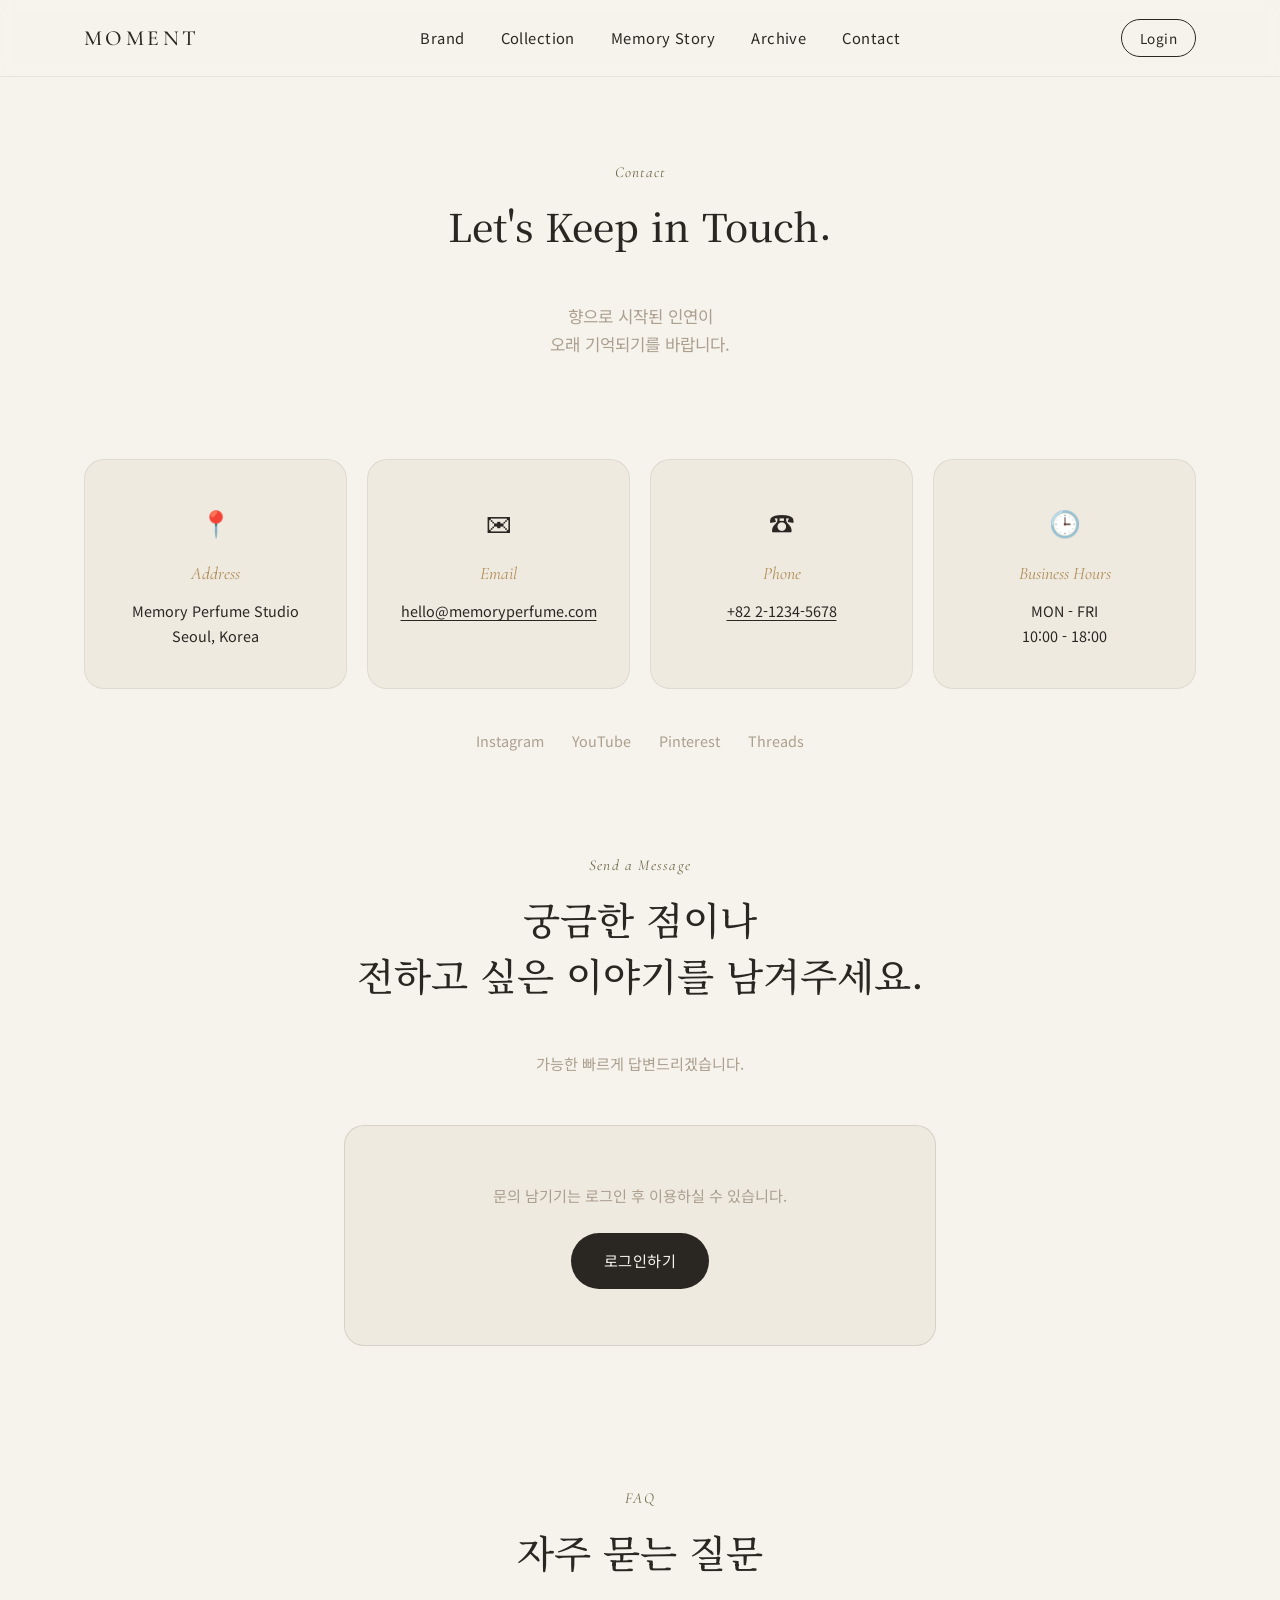
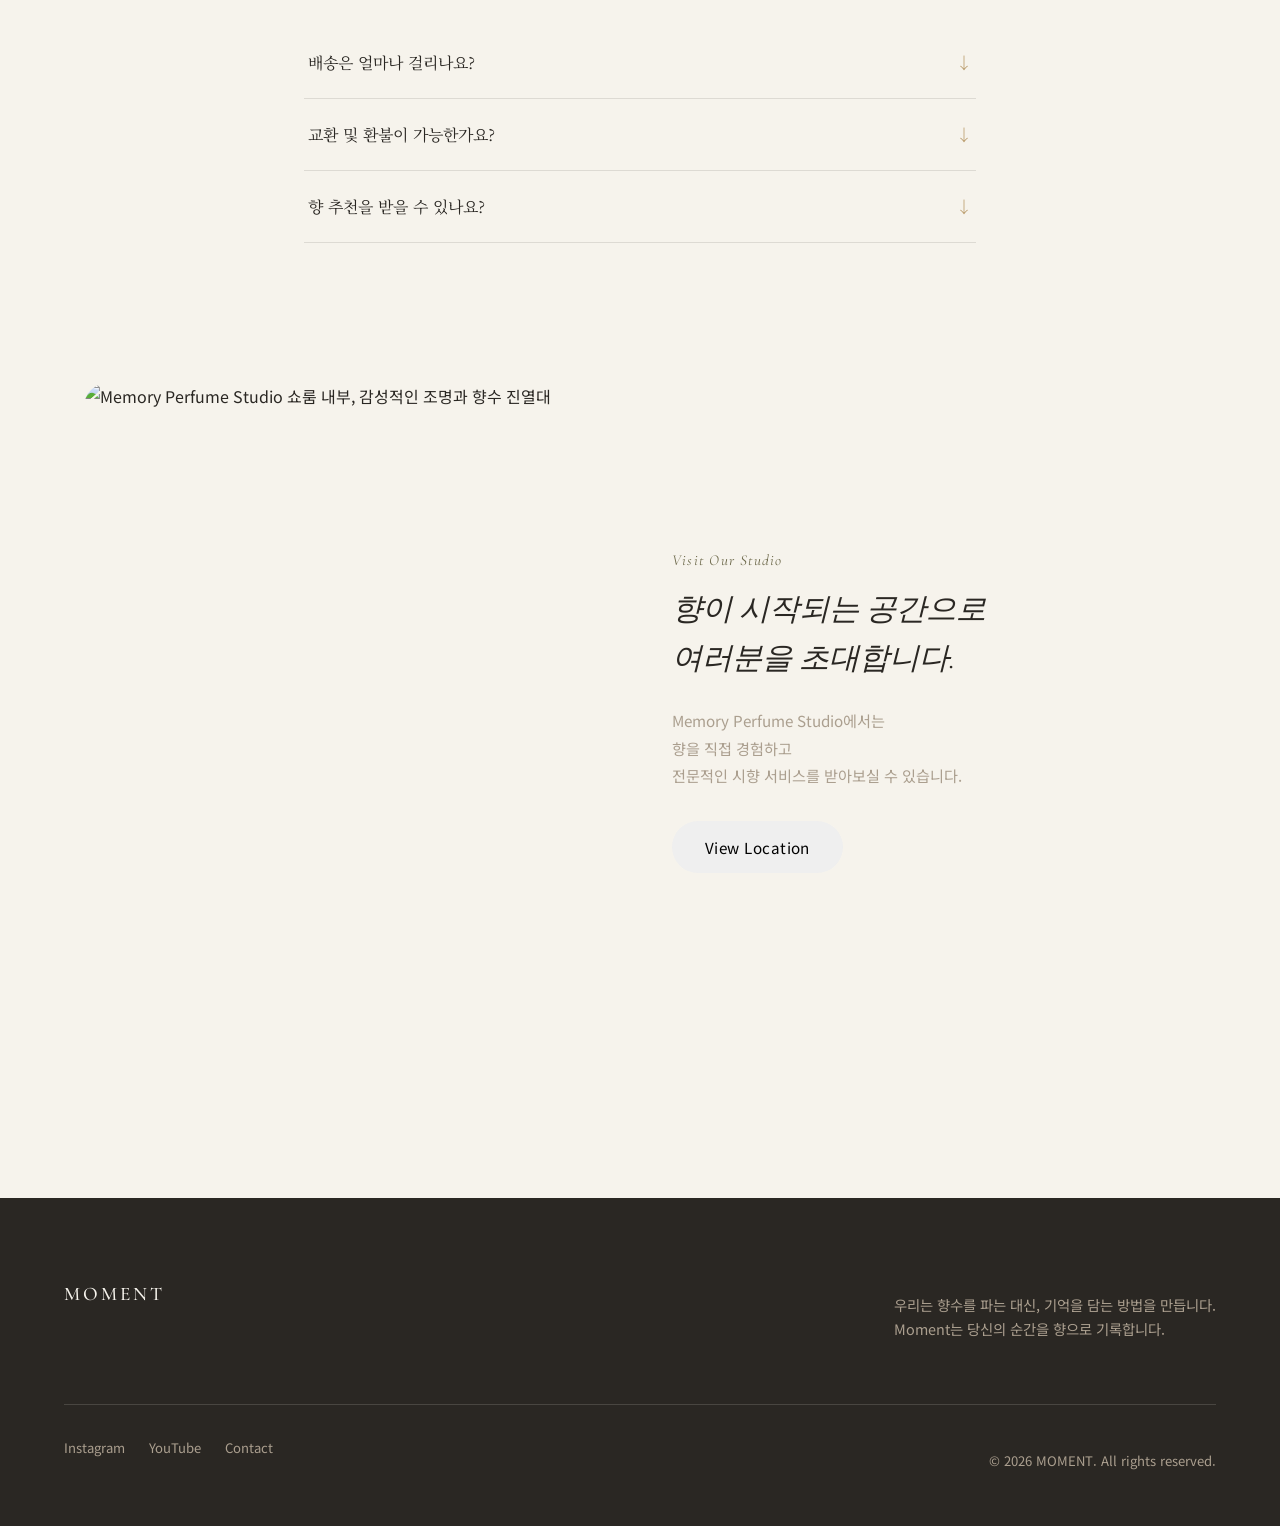
==== contact.html @ a53d7341 "feat: Moment v1.0" ====
<!doctype html>
<html lang="ko">
  <head>
    <meta charset="UTF-8" />
    <meta name="viewport" content="width=device-width, initial-scale=1.0" />
    <title>Contact | Moment | Memory Archive</title>
    <meta
      name="description"
      content="Moment에 궁금한 점이나 전하고 싶은 이야기를 남겨주세요. 향으로 시작된 인연이 오래 기억되기를 바랍니다."
    />

    <!-- 구글 폰트 : 다른 페이지와 동일한 조합을 사용해 톤을 통일합니다 -->
    <link rel="preconnect" href="https://fonts.googleapis.com" />
    <link rel="preconnect" href="https://fonts.gstatic.com" crossorigin />
    <link
      href="https://fonts.googleapis.com/css2?family=Cormorant+Garamond:ital,wght@0,300;0,400;0,500;1,400&family=Noto+Sans+KR:wght@300;400;500;700&family=Noto+Serif+KR:wght@400;500;600&display=swap"
      rel="stylesheet"
    />

    <!-- 스타일시트 연결 : 공통 스타일(style.css) + 이 페이지 전용 스타일(contact.css) -->
    <link rel="stylesheet" href="css/style.css" />
    <link rel="stylesheet" href="css/contact.css" />
  </head>
  <body data-auth="guest">
    <!-- ============================================================
         HEADER / NAV : 모든 페이지 공통 (index.html과 동일 마크업)
         이 페이지는 히어로 영상이 없으므로 collection.html처럼
         처음부터 is-scrolled 상태(아이보리 배경 + 어두운 글자)로 고정합니다.
         ============================================================ -->
    <header class="site-header is-scrolled" id="siteHeader">
      <div class="site-header__inner">
        <a href="index.html" class="logo" aria-label="Moment 홈으로 이동">MOMENT</a>

        <nav class="main-nav" aria-label="주요 메뉴">
          <ul class="main-nav__list">
            <li><a href="brand.html">Brand</a></li>
            <li><a href="collection.html">Collection</a></li>
            <li><a href="memory-story.html">Memory Story</a></li>
            <li><a href="archive.html">Archive</a></li>
            <li><a href="contact.html" aria-current="page">Contact</a></li>
          </ul>
        </nav>

        <div class="utility-nav">
          <a href="wishlist.html" class="icon-btn utility-nav__auth-only" aria-label="찜한 상품">
            <svg viewBox="0 0 24 24" width="20" height="20" fill="none" stroke="currentColor" stroke-width="1.5">
              <path d="M12 20s-7-4.35-9.5-8.8C.7 7.6 2 4 5.6 4c2 0 3.3 1 4.4 2.6C11.1 5 12.4 4 14.4 4 18 4 19.3 7.6 17.5 11.2 15 15.65 12 20 12 20Z" />
            </svg>
          </a>
          <a href="cart.html" class="icon-btn utility-nav__auth-only" aria-label="장바구니">
            <svg viewBox="0 0 24 24" width="20" height="20" fill="none" stroke="currentColor" stroke-width="1.5">
              <path d="M4 6h16l-1.5 10.5a2 2 0 0 1-2 1.5H7.5a2 2 0 0 1-2-1.5L4 6Z" />
              <path d="M8 6V5a4 4 0 1 1 8 0v1" />
            </svg>
          </a>
          <a href="mypage.html" class="icon-btn utility-nav__auth-only" aria-label="마이페이지">
            <svg viewBox="0 0 24 24" width="20" height="20" fill="none" stroke="currentColor" stroke-width="1.5">
              <circle cx="12" cy="8" r="3.4" />
              <path d="M4.5 20c1.2-4 4-6 7.5-6s6.3 2 7.5 6" />
            </svg>
          </a>
          <button type="button" class="text-btn" id="authToggleBtn">Login</button>
        </div>

        <button type="button" class="menu-toggle" id="menuToggle" aria-label="메뉴 열기" aria-expanded="false">
          <span></span><span></span><span></span>
        </button>
      </div>
    </header>

    <main>
      <!-- ============================================================
           SECTION 1 : CONTACT INTRO
           ============================================================ -->
      <section class="contact-intro">
        <p class="eyebrow center">Contact</p>
        <h1 class="section-title center">Let's Keep in Touch.</h1>
        <p class="contact-intro__desc">
          향으로 시작된 인연이<br />
          오래 기억되기를 바랍니다.
        </p>
      </section>

      <!-- ============================================================
           SECTION 2 : CONTACT INFORMATION (카드 형태)
           ============================================================ -->
      <section class="contact-info" aria-label="연락처 정보">
        <ul class="contact-info__grid">
          <li class="contact-info__card">
            <span class="contact-info__icon" aria-hidden="true">📍</span>
            <span class="contact-info__label">Address</span>
            <p class="contact-info__text">
              Memory Perfume Studio<br />
              Seoul, Korea
            </p>
          </li>
          <li class="contact-info__card">
            <span class="contact-info__icon" aria-hidden="true">✉</span>
            <span class="contact-info__label">Email</span>
            <p class="contact-info__text">
              <a href="mailto:hello@memoryperfume.com">hello@memoryperfume.com</a>
            </p>
          </li>
          <li class="contact-info__card">
            <span class="contact-info__icon" aria-hidden="true">☎</span>
            <span class="contact-info__label">Phone</span>
            <p class="contact-info__text">
              <a href="tel:+8221234567">+82 2-1234-5678</a>
            </p>
          </li>
          <li class="contact-info__card">
            <span class="contact-info__icon" aria-hidden="true">🕒</span>
            <span class="contact-info__label">Business Hours</span>
            <p class="contact-info__text">
              MON - FRI<br />
              10:00 - 18:00
            </p>
          </li>
        </ul>

        <!-- SNS 링크 : 정보 카드와 구분되도록 별도 줄로 배치 -->
        <nav class="contact-social" aria-label="소셜 미디어">
          <a href="#" target="_blank" rel="noopener">Instagram</a>
          <a href="#" target="_blank" rel="noopener">YouTube</a>
          <a href="#" target="_blank" rel="noopener">Pinterest</a>
          <a href="#" target="_blank" rel="noopener">Threads</a>
        </nav>
      </section>

      <!-- ============================================================
           SECTION 3 : SEND A MESSAGE (문의 폼)
           -------------------------------------------------------------
           - 실제 서버 전송 없이, 프론트엔드 유효성 검사 후 완료 모달을
             띄우는 데모입니다 (memory-story.html의 Share Your Memory와
             동일한 방식).
           ============================================================ -->
      <section class="contact-form-section">
        <div class="contact-form-section__intro">
          <p class="eyebrow">Send a Message</p>
          <h2 class="section-title">
            궁금한 점이나<br />
            전하고 싶은 이야기를 남겨주세요.
          </h2>
          <p class="contact-form-section__desc">가능한 빠르게 답변드리겠습니다.</p>
        </div>

        <form class="contact-form auth-only" id="contactForm" novalidate hidden>
          <div class="form-field">
            <label for="inquiryType">문의 유형</label>
            <div class="select-wrap">
              <select id="inquiryType" name="inquiryType" required>
                <option value="" disabled selected hidden>문의 유형</option>
                <option value="product">상품 문의</option>
                <option value="shipping">배송 문의</option>
                <option value="exchange">교환 / 환불</option>
                <option value="etc">기타</option>
              </select>
            </div>
          </div>

          <div class="form-field">
            <label for="contactName">Name</label>
            <input type="text" id="contactName" name="name" autocomplete="name" required />
          </div>

          <div class="form-field">
            <label for="contactEmail">Email</label>
            <input type="email" id="contactEmail" name="email" autocomplete="email" required />
          </div>

          <div class="form-field form-field--full">
            <label for="contactSubject">Subject</label>
            <input type="text" id="contactSubject" name="subject" required />
          </div>

          <div class="form-field form-field--full">
            <label for="contactMessage">Message</label>
            <textarea id="contactMessage" name="message" rows="6" required></textarea>
          </div>

          <p class="contact-form__error" id="contactFormError" role="alert" hidden></p>

          <button type="submit" class="btn btn--dark contact-form__submit">Send Message</button>
        </form>

        <!-- 비로그인 상태에서 폼 대신 노출되는 안내 블록 (js/main.js가 로그인 상태에 따라 전환) -->
        <div class="login-gate guest-only" id="contactLoginGate">
          <p class="login-gate__desc">문의 남기기는 로그인 후 이용하실 수 있습니다.</p>
          <a href="login.html" class="btn btn--dark login-gate__login-link">로그인하기</a>
        </div>
      </section>

      <!-- ============================================================
           SECTION 4 : FAQ (아코디언)
           ============================================================ -->
      <section class="faq">
        <p class="eyebrow center">FAQ</p>
        <h2 class="section-title center">자주 묻는 질문</h2>

        <ul class="faq-list" id="faqList">
          <li class="faq-item">
            <button type="button" class="faq-item__question" aria-expanded="false" aria-controls="faqAnswer1">
              <span>배송은 얼마나 걸리나요?</span>
              <span class="faq-item__icon" aria-hidden="true">↓</span>
            </button>
            <div class="faq-item__answer-wrap">
              <div class="faq-item__answer-inner">
                <p class="faq-item__answer" id="faqAnswer1">평균 2~3일 소요됩니다.</p>
              </div>
            </div>
          </li>

          <li class="faq-item">
            <button type="button" class="faq-item__question" aria-expanded="false" aria-controls="faqAnswer2">
              <span>교환 및 환불이 가능한가요?</span>
              <span class="faq-item__icon" aria-hidden="true">↓</span>
            </button>
            <div class="faq-item__answer-wrap">
              <div class="faq-item__answer-inner">
                <p class="faq-item__answer" id="faqAnswer2">미개봉 제품에 한하여 가능합니다.</p>
              </div>
            </div>
          </li>

          <li class="faq-item">
            <button type="button" class="faq-item__question" aria-expanded="false" aria-controls="faqAnswer3">
              <span>향 추천을 받을 수 있나요?</span>
              <span class="faq-item__icon" aria-hidden="true">↓</span>
            </button>
            <div class="faq-item__answer-wrap">
              <div class="faq-item__answer-inner">
                <p class="faq-item__answer" id="faqAnswer3">
                  Memory Finder를 이용하면 당신에게 어울리는 향을 추천받을 수 있습니다.
                </p>
                <a href="memory-story.html" class="link-underline faq-item__link">
                  Memory Finder 이용해보기 <span class="arrow">→</span>
                </a>
              </div>
            </div>
          </li>
        </ul>
      </section>

      <!-- ============================================================
           SECTION 5 : VISIT OUR STORE
           -------------------------------------------------------------
           - 실제 지도 대신 쇼룸 이미지만 사용합니다.
           - "View Location" 버튼을 누르면 같은 이미지를 더 크게 보여주는
             라이트박스 모달(#storeImageModal)이 열립니다.
           ============================================================ -->
      <section class="visit-store">
        <div class="visit-store__media">
          <img
            id="storeImage"
            src="images/contact/showroom.jpg"
            alt="Memory Perfume Studio 쇼룸 내부, 감성적인 조명과 향수 진열대"
            loading="lazy"
          />
        </div>
        <div class="visit-store__text">
          <p class="eyebrow">Visit Our Studio</p>
          <p class="visit-store__quote">
            향이 시작되는 공간으로<br />
            여러분을 초대합니다.
          </p>
          <p class="visit-store__desc">
            Memory Perfume Studio에서는<br />
            향을 직접 경험하고<br />
            전문적인 시향 서비스를 받아보실 수 있습니다.
          </p>
          <button type="button" class="btn btn--outline" id="viewLocationBtn">View Location</button>
        </div>
      </section>
    </main>

    <!-- ============================================================
         문의 완료 모달 (Send a Message 성공 시)
         ============================================================ -->
    <div class="modal-overlay" id="contactModal" hidden>
      <div class="modal contact-modal" role="dialog" aria-modal="true" aria-labelledby="contactModalTitle">
        <button type="button" class="contact-modal__close" id="contactModalClose" aria-label="닫기">✕</button>
        <p class="contact-modal__icon" aria-hidden="true">✓</p>
        <h2 class="contact-modal__title" id="contactModalTitle">감사합니다.</h2>
        <p class="contact-modal__desc">문의가 정상적으로 접수되었습니다.</p>
        <button type="button" class="btn btn--dark contact-modal__confirm" id="contactModalConfirm">확인</button>
      </div>
    </div>

    <!-- ============================================================
         쇼룸 이미지 라이트박스 모달 (View Location 클릭 시)
         ============================================================ -->
    <div class="modal-overlay" id="storeImageModal" hidden>
      <div class="modal store-image-modal" role="dialog" aria-modal="true" aria-label="쇼룸 이미지 크게 보기">
        <button type="button" class="store-image-modal__close" id="storeImageModalClose" aria-label="닫기">✕</button>
        <img id="storeImageModalImg" src="" alt="Memory Perfume Studio 쇼룸 이미지" />
      </div>
    </div>

    <!-- ============================================================
         FOOTER : 모든 페이지 공통 (index.html과 동일 마크업)
         ============================================================ -->
    <footer class="site-footer">
      <div class="site-footer__top">
        <span class="logo logo--footer">MOMENT</span>
        <p class="site-footer__philosophy">
          우리는 향수를 파는 대신, 기억을 담는 방법을 만듭니다.<br />
          Moment는 당신의 순간을 향으로 기록합니다.
        </p>
      </div>

      <div class="site-footer__bottom">
        <nav class="site-footer__social" aria-label="소셜 미디어 및 연락처">
          <a href="#" target="_blank" rel="noopener">Instagram</a>
          <a href="#" target="_blank" rel="noopener">YouTube</a>
          <a href="contact.html">Contact</a>
        </nav>
        <p class="site-footer__copyright">© 2026 MOMENT. All rights reserved.</p>
      </div>
    </footer>

    <!-- 스크립트 연결 : 공통 기능(main.js) + 이 페이지 전용 기능(contact.js) -->
    <script src="js/store.js"></script>
    <script src="js/main.js"></script>
    <script src="js/contact.js"></script>
  </body>
</html>
---- css/style.css ----
/* 경로: css/style.css */

/* ==========================================================================
   1. CSS 변수 (Design Tokens)
   -------------------------------------------------------------------------
   - 컬러 : Ivory(배경) / Warm Gray(보조) / Charcoal(본문) / Olive(포인트 텍스트)
             + Gold(액센트), 인트로 전용 Black
   - 타이포 : 한글 세리프(Display) + 한글 산세리프(Body) + 영문 세리프(포인트)
   ========================================================================== */
:root {
  /* Color */
  --color-ivory: #f6f3ec;
  --color-ivory-dim: #efeae0;
  --color-warm-gray: #ab9f8f;
  --color-charcoal: #2a2723;
  --color-olive: #6e6a4c;
  --color-black: #0b0b0a;
  --color-white: #ffffff;
  --color-gold: #b08d57;
  --color-gold-light: #d8bd91;

  /* Typography */
  --font-display: "Noto Serif KR", serif;
  --font-body: "Noto Sans KR", sans-serif;
  --font-accent: "Cormorant Garamond", serif;

  /* Layout */
  --header-height: 76px;
  --container-max: 1240px;
  --gutter: clamp(20px, 5vw, 64px);

  /* Motion */
  --ease-default: cubic-bezier(0.22, 1, 0.36, 1);
  --duration-fast: 0.3s;
  --duration-slow: 0.9s;
}

/* ==========================================================================
   2. 리셋 & 기본 스타일
   ========================================================================== */
*,
*::before,
*::after {
  box-sizing: border-box;
}

html {
  scroll-behavior: smooth;
}

body {
  margin: 0;
  font-family: var(--font-body);
  color: var(--color-charcoal);
  background-color: var(--color-ivory);
  line-height: 1.7;
  -webkit-font-smoothing: antialiased;
}

img {
  max-width: 100%;
  display: block;
}

a {
  color: inherit;
  text-decoration: none;
}

ul,
dl {
  list-style: none;
  margin: 0;
  padding: 0;
}

button,
input {
  font-family: inherit;
  font-size: inherit;
}

/* 스크린리더 전용 텍스트 (시각적으로 숨기되 접근성은 유지) */
.sr-only {
  position: absolute;
  width: 1px;
  height: 1px;
  padding: 0;
  margin: -1px;
  overflow: hidden;
  clip: rect(0, 0, 0, 0);
  white-space: nowrap;
  border: 0;
}

/* 키보드 포커스 표시 */
a:focus-visible,
button:focus-visible,
input:focus-visible {
  outline: 2px solid var(--color-gold);
  outline-offset: 3px;
}

/* 사용자가 모션 최소화를 선호할 경우 애니메이션 축소 */
@media (prefers-reduced-motion: reduce) {
  *,
  *::before,
  *::after {
    animation-duration: 0.01ms !important;
    transition-duration: 0.01ms !important;
    scroll-behavior: auto !important;
  }
}

/* ==========================================================================
   3. 공통 유틸리티 (eyebrow, 버튼, 밑줄 링크 등)
   ========================================================================== */
.eyebrow {
  font-family: var(--font-accent);
  font-style: italic;
  letter-spacing: 0.08em;
  color: var(--color-olive);
  font-size: 0.95rem;
  margin: 0 0 12px;
}

.eyebrow.center,
.section-title.center {
  text-align: center;
}

.section-title {
  font-family: var(--font-display);
  font-weight: 500;
  font-size: clamp(1.6rem, 3vw, 2.4rem);
  line-height: 1.45;
  margin: 0 0 48px;
  color: var(--color-charcoal);
}

.section-cta {
  text-align: center;
  margin-top: 48px;
}

.link-underline {
  display: inline-block;
  border-bottom: 1px solid currentColor;
  padding-bottom: 4px;
  font-size: 0.95rem;
  letter-spacing: 0.02em;
  transition: opacity var(--duration-fast) var(--ease-default);
}

.link-underline:hover {
  opacity: 0.6;
}

.arrow {
  display: inline-block;
  transition: transform var(--duration-fast) var(--ease-default);
}

.btn {
  display: inline-flex;
  align-items: center;
  gap: 8px;
  padding: 14px 32px;
  font-size: 0.95rem;
  letter-spacing: 0.03em;
  border-radius: 999px;
  border: 1px solid transparent;
  cursor: pointer;
  transition: background-color var(--duration-fast) var(--ease-default),
    color var(--duration-fast) var(--ease-default),
    border-color var(--duration-fast) var(--ease-default);
}

.btn--outline-light {
  color: var(--color-ivory);
  border-color: rgba(246, 243, 236, 0.6);
  background: transparent;
}

.btn--outline-light:hover {
  background: var(--color-ivory);
  color: var(--color-charcoal);
}

.btn--dark {
  background: var(--color-charcoal);
  color: var(--color-ivory);
}

.btn--dark:hover {
  background: var(--color-gold);
  color: var(--color-charcoal);
}

/* ==========================================================================
   4. 인트로 오버레이 (Section 1)
   -------------------------------------------------------------------------
   - 검은 화면 위 문구가 순서대로 페이드 인/아웃 됩니다.
   - JS가 각 .intro__line 에 is-active 클래스를 순환 부여합니다.
   - 전체 시퀀스가 끝나면 .intro 자체에 is-done 클래스가 붙어 사라지고
     아래의 영상 히어로가 자연스럽게 드러납니다.
   ========================================================================== */
.intro {
  position: fixed;
  inset: 0;
  z-index: 200;
  display: flex;
  align-items: center;
  justify-content: center;
  background-color: var(--color-black);
  transition: opacity var(--duration-slow) var(--ease-default);
}

.intro.is-done {
  opacity: 0;
  pointer-events: none;
}

/* 이미 인트로를 본 적이 있는 재방문(같은 세션)에서는
   페이드 애니메이션 없이 곧바로 숨겨서 영상/메뉴가 바로 보이도록 함 */
.intro.is-skipped {
  display: none;
}

.intro__line {
  position: absolute;
  max-width: 90vw;
  text-align: center;
  font-family: var(--font-display);
  font-weight: 400;
  font-size: clamp(1.3rem, 3.2vw, 2.1rem);
  color: var(--color-ivory);
  opacity: 0;
  /* 위아래로 움직이는 효과를 빼고 순수 크로스페이드로 전환해 더 매끄럽게 보이도록 함 */
  transition: opacity 0.9s ease-in-out;
}

.intro__line.is-active {
  opacity: 1;
}

/* ==========================================================================
   5. 헤더 & 내비게이션
   ========================================================================== */
.site-header {
  position: fixed;
  top: 0;
  left: 0;
  right: 0;
  z-index: 100;
  height: var(--header-height);
  display: flex;
  align-items: center;
  color: var(--color-ivory);
  transition: background-color var(--duration-fast) var(--ease-default),
    color var(--duration-fast) var(--ease-default);
}

/* 스크롤 시 인트로/영상 위가 아닐 때는 아이보리 배경으로 전환 */
.site-header.is-scrolled {
  background-color: rgba(246, 243, 236, 0.92);
  color: var(--color-charcoal);
  backdrop-filter: blur(6px);
  box-shadow: 0 1px 0 rgba(42, 39, 35, 0.08);
}

.site-header__inner {
  width: 100%;
  max-width: var(--container-max);
  margin: 0 auto;
  padding: 0 var(--gutter);
  display: flex;
  align-items: center;
  justify-content: space-between;
  gap: 32px;
}

.logo {
  font-family: var(--font-accent);
  font-size: 1.35rem;
  letter-spacing: 0.16em;
  font-weight: 500;
}

.main-nav__list {
  display: flex;
  gap: 36px;
}

.main-nav__list a {
  font-size: 0.92rem;
  letter-spacing: 0.03em;
  position: relative;
  padding-bottom: 4px;
}

.main-nav__list a::after {
  content: "";
  position: absolute;
  left: 0;
  bottom: 0;
  width: 100%;
  height: 1px;
  background: currentColor;
  transform: scaleX(0);
  transform-origin: right;
  transition: transform var(--duration-fast) var(--ease-default);
}

.main-nav__list a:hover::after {
  transform: scaleX(1);
  transform-origin: left;
}

.utility-nav {
  display: flex;
  align-items: center;
  gap: 18px;
}

.icon-btn {
  display: inline-flex;
  align-items: center;
  justify-content: center;
}

.text-btn {
  background: none;
  border: 1px solid currentColor;
  color: inherit;
  padding: 8px 18px;
  border-radius: 999px;
  font-size: 0.85rem;
  letter-spacing: 0.03em;
  cursor: pointer;
  transition: background-color var(--duration-fast) var(--ease-default),
    color var(--duration-fast) var(--ease-default);
}

.text-btn:hover {
  background-color: currentColor;
}

.site-header.is-scrolled .text-btn:hover {
  color: var(--color-ivory);
}

.site-header:not(.is-scrolled) .text-btn:hover {
  color: var(--color-charcoal);
}

/* 로그인 상태(body[data-auth="member"])에서만 찜/장바구니 아이콘 노출 */
.utility-nav__auth-only {
  display: none;
}

body[data-auth="member"] .utility-nav__auth-only {
  display: inline-flex;
}

/* 모바일 햄버거 버튼 (기본 숨김, 반응형에서 노출) */
.menu-toggle {
  display: none;
  flex-direction: column;
  gap: 5px;
  background: none;
  border: none;
  cursor: pointer;
  padding: 8px;
}

.menu-toggle span {
  width: 22px;
  height: 1px;
  background: currentColor;
}

/* ==========================================================================
   6. HERO (Section 2) : 영상 배경 + Brand Message
   ========================================================================== */
.hero {
  position: relative;
  height: 100vh;
  display: flex;
  align-items: flex-end;
  justify-content: center;
  overflow: hidden;
  background-color: var(--color-black);
}

.hero__video {
  position: absolute;
  inset: 0;
  width: 100%;
  height: 100%;
  object-fit: cover;
}

.hero__scrim {
  position: absolute;
  inset: 0;
  background: linear-gradient(180deg, rgba(11, 11, 10, 0.15) 0%, rgba(11, 11, 10, 0.55) 100%);
}

.hero__content {
  position: relative;
  z-index: 2;
  padding-bottom: 96px;
  text-align: center;
}

/* ==========================================================================
   7. BRAND STORY (Section 3)
   ========================================================================== */
.brand-story {
  display: grid;
  grid-template-columns: 1fr 1fr;
  align-items: center;
  gap: var(--gutter);
  max-width: var(--container-max);
  margin: 0 auto;
  padding: 140px var(--gutter);
}

.brand-story__media img {
  width: 100%;
  aspect-ratio: 6 / 7;
  object-fit: cover;
  border-radius: 30px;
}

.brand-story__quote {
  font-family: var(--font-display);
  font-weight: 400;
  font-size: clamp(1.3rem, 2.4vw, 1.9rem);
  line-height: 1.6;
  color: var(--color-charcoal);
  margin: 0 0 32px;
}

/* ==========================================================================
   8. COLLECTION (Section 4) : 향수 카드
   -------------------------------------------------------------------------
   - 카드 배경은 각 <li>의 인라인 style="background-image: url(...)"로 지정
     (⚠️ CSS 커스텀 프로퍼티(--card-image)에 url()을 넣으면, 그 상대경로가
      "선언된 위치(index.html)"가 아니라 "var()가 쓰이는 스타일시트 위치
      (이 css/style.css 파일)" 기준으로 다시 해석되는 스펙 특성이 있어
      실제 파일이 있어도 404가 나는 문제가 있었습니다. 그래서 커스텀 프로퍼티를
      거치지 않고 background-image를 인라인에서 바로 지정합니다.)
   - 기본 상태 : 이미지만 살짝 보이는 미니멀한 카드
   - hover 상태 : 이미지가 어두워지며 Top/Middle/Base 노트가 나타남
   ========================================================================== */
.collection {
  padding: 0 var(--gutter) 140px;
  max-width: var(--container-max);
  margin: 0 auto;
}

.perfume-grid {
  display: grid;
  grid-template-columns: repeat(4, 1fr);
  gap: 20px;
}

.perfume-card {
  position: relative;
  aspect-ratio: 3 / 4;
  background-color: var(--color-ivory-dim); /* 이미지 로드 전/실패 시 대비용 배경 */
  background-size: cover;
  background-position: center;
  overflow: hidden;
  isolation: isolate;
}

/* 카드 어둡게 하는 오버레이
   - 평소에도 이름/태그라인이 잘 보이도록 하단부터 어두워지는 그라데이션을 항상 깔아둠
   - hover 시 카드 전체를 짙게 덮어 태그 목록(memoryTags)이 잘 보이게 전환 */
.perfume-card::before {
  content: "";
  position: absolute;
  inset: 0;
  background: linear-gradient(
    180deg,
    rgba(11, 11, 10, 0) 35%,
    rgba(11, 11, 10, 0.8) 100%
  );
  transition: background var(--duration-fast) var(--ease-default);
  z-index: 0;
}

.perfume-card:hover::before,
.perfume-card:focus-within::before {
  background: rgba(11, 11, 10, 0.72);
}

/* 카드 전체를 감싸는 링크 : 카드 하나를 통째로 클릭 가능한 영역으로 만들어줍니다.
   (오버레이 ::before 보다 위에 오도록 position/z-index를 여기서 담당) */
.perfume-card__link {
  position: relative;
  z-index: 1;
  display: block;
  height: 100%;
  color: inherit;
  text-decoration: none;
}

.perfume-card__notes {
  height: 100%;
  display: flex;
  flex-direction: column;
  justify-content: flex-end;
  padding: 24px;
  color: var(--color-ivory);
}

/* 컬렉션 태그라인 (예: "Take a Deep Breath") : 카드 이름 위에 오는 작은 영문 캡션 */
.perfume-card__eyebrow {
  font-family: var(--font-accent);
  font-style: italic;
  font-size: 0.8rem;
  letter-spacing: 0.04em;
  color: var(--color-gold-light);
  text-shadow: 0 1px 4px rgba(11, 11, 10, 0.5);
  margin-bottom: 2px;
}

.perfume-card__name {
  font-family: var(--font-accent);
  font-style: italic;
  font-size: 1.6rem;
  text-shadow: 0 1px 4px rgba(11, 11, 10, 0.5);
}

.perfume-card__desc {
  font-size: 0.85rem;
  color: var(--color-gold-light);
  text-shadow: 0 1px 4px rgba(11, 11, 10, 0.5);
  margin-bottom: 16px;
}

/* 기억 키워드 태그 목록 : note-list와 동일하게 평소엔 숨어 있다가 hover 시 펼쳐짐 */
.perfume-card__tags {
  display: flex;
  flex-wrap: wrap;
  gap: 6px;
  list-style: none;
  margin: 0;
  padding: 0;
  max-height: 0;
  opacity: 0;
  overflow: hidden;
  transition: max-height var(--duration-fast) var(--ease-default),
    opacity var(--duration-fast) var(--ease-default);
}

.perfume-card:hover .perfume-card__tags,
.perfume-card:focus-within .perfume-card__tags {
  max-height: 120px;
  opacity: 1;
}

.perfume-card__tags li {
  font-size: 0.72rem;
  padding: 4px 10px;
  border: 1px solid rgba(246, 243, 236, 0.35);
  border-radius: 999px;
  color: var(--color-ivory);
  white-space: nowrap;
}

/* 노트 정보 : 평소에는 숨겨져 있다가 hover 시 서서히 나타남 */
.note-list {
  max-height: 0;
  opacity: 0;
  overflow: hidden;
  transition: max-height var(--duration-fast) var(--ease-default),
    opacity var(--duration-fast) var(--ease-default);
}

.perfume-card:hover .note-list,
.perfume-card:focus-within .note-list {
  max-height: 200px;
  opacity: 1;
}

.note-list > div {
  display: flex;
  gap: 8px;
  font-size: 0.78rem;
  padding: 4px 0;
  border-top: 1px solid rgba(246, 243, 236, 0.2);
}

.note-list dt {
  flex-shrink: 0;
  width: 56px;
  color: var(--color-gold-light);
  letter-spacing: 0.04em;
}

.note-list dd {
  /* 브라우저 기본 여백(margin-left: 40px)을 제거하고,
     좁은 카드 폭에서도 줄바꿈이 단어 단위로 깔끔하게 떨어지도록 처리 */
  margin: 0;
  flex: 1;
  line-height: 1.5;
  word-break: keep-all;
  overflow-wrap: break-word;
}

/* ==========================================================================
   9. MEMORY PREVIEW (Section 5)
   ========================================================================== */
.memory-preview {
  background-color: var(--color-ivory-dim);
  padding: 140px var(--gutter);
  transition: background-color var(--duration-slow) var(--ease-default);
}

.memory-preview.has-result {
  background-color: var(--color-charcoal);
  color: var(--color-ivory);
}

.memory-preview.has-result .section-title,
.memory-preview.has-result .eyebrow {
  color: var(--color-ivory);
}

.memory-preview__inner {
  max-width: 720px;
  margin: 0 auto;
  text-align: center;
}

.memory-options {
  display: flex;
  flex-wrap: wrap;
  justify-content: center;
  gap: 12px;
  border: none;
  padding: 0;
  margin: 0;
}

.memory-chip {
  cursor: pointer;
}

.memory-chip input {
  position: absolute;
  opacity: 0;
  width: 1px;
  height: 1px;
}

.memory-chip span {
  display: inline-block;
  padding: 12px 24px;
  border: 1px solid var(--color-olive);
  border-radius: 999px;
  font-size: 0.9rem;
  transition: background-color var(--duration-fast) var(--ease-default),
    color var(--duration-fast) var(--ease-default);
}

.memory-chip input:checked + span {
  background-color: var(--color-gold);
  border-color: var(--color-gold);
  color: var(--color-charcoal);
}

.memory-result {
  margin-top: 56px;
}

.memory-result[hidden] {
  display: none;
}

.memory-result__text {
  font-family: var(--font-display);
  font-size: 1.4rem;
  margin-bottom: 28px;
}

/* ==========================================================================
   10. FROM THE ARCHIVE (Section 6)
   ========================================================================== */
.archive {
  padding: 140px var(--gutter);
  max-width: var(--container-max);
  margin: 0 auto;
}

.archive-grid {
  display: grid;
  grid-template-columns: repeat(3, 1fr);
  gap: 20px;
}

.archive-card a {
  display: block;
  height: 100%;
  padding: 40px 28px;
  background-color: var(--color-ivory);
  border: 1px solid rgba(42, 39, 35, 0.1);
  transition: background-color var(--duration-fast) var(--ease-default);
}

.archive-card a:hover {
  background-color: var(--color-charcoal);
  color: var(--color-ivory);
}

.archive-card__tag {
  display: inline-block;
  font-family: var(--font-accent);
  font-style: italic;
  color: var(--color-gold);
  margin-bottom: 20px;
  font-size: 0.9rem;
  letter-spacing: 0.05em;
}

.archive-card__title {
  font-family: var(--font-display);
  font-size: 1.05rem;
  line-height: 1.6;
  margin: 0 0 24px;
}

.archive-card__date {
  display: block;
  font-size: 0.8rem;
  color: var(--color-warm-gray);
  margin-bottom: 28px;
}

.archive-card a:hover .archive-card__date {
  color: var(--color-gold-light);
}

.archive-card__link {
  display: inline-flex;
  align-items: center;
  gap: 6px;
  font-size: 0.85rem;
}

.archive-card a:hover .arrow {
  transform: translateX(6px);
}

/* ==========================================================================
   11. NEWSLETTER (Section 7)
   ========================================================================== */
.newsletter {
  padding: 140px var(--gutter) 160px;
  max-width: 640px;
  margin: 0 auto;
  text-align: center;
}

.newsletter__form {
  display: flex;
  gap: 12px;
  justify-content: center;
  margin-bottom: 16px;
}

.newsletter__input {
  flex: 1;
  min-width: 0;
  padding: 14px 20px;
  border: 1px solid var(--color-charcoal);
  border-radius: 999px;
  background: transparent;
  color: var(--color-charcoal);
}

.newsletter__input::placeholder {
  color: var(--color-warm-gray);
}

.newsletter__caption {
  font-size: 0.82rem;
  color: var(--color-warm-gray);
}

/* ==========================================================================
   12. FOOTER
   ========================================================================== */
.site-footer {
  background-color: var(--color-charcoal);
  color: var(--color-ivory);
  padding: 80px var(--gutter) 40px;
}

.site-footer__top {
  max-width: var(--container-max);
  margin: 0 auto;
  display: flex;
  flex-wrap: wrap;
  justify-content: space-between;
  align-items: flex-start;
  gap: 24px;
  padding-bottom: 48px;
  border-bottom: 1px solid rgba(246, 243, 236, 0.15);
}

.logo--footer {
  font-size: 1.2rem;
}

.site-footer__philosophy {
  max-width: 420px;
  font-size: 0.9rem;
  color: var(--color-warm-gray);
}

.site-footer__bottom {
  max-width: var(--container-max);
  margin: 0 auto;
  display: flex;
  flex-wrap: wrap;
  justify-content: space-between;
  gap: 16px;
  padding-top: 32px;
  font-size: 0.82rem;
  color: var(--color-warm-gray);
}

.site-footer__social {
  display: flex;
  gap: 24px;
}

.site-footer__social a:hover {
  color: var(--color-gold-light);
}

/* ==========================================================================
   13. 반응형 (Tablet / Mobile)
   ========================================================================== */
@media (max-width: 1024px) {
  .perfume-grid {
    grid-template-columns: repeat(2, 1fr);
  }

  .archive-grid {
    grid-template-columns: 1fr;
  }
}

@media (max-width: 860px) {
  .main-nav {
    display: none;
  }

  .menu-toggle {
    display: flex;
  }

  /* 모바일에서 햄버거 버튼 클릭 시 펼쳐지는 드롭다운 메뉴 */
  .main-nav.is-open {
    display: block;
    position: absolute;
    top: var(--header-height);
    left: 0;
    right: 0;
    background-color: var(--color-ivory);
    box-shadow: 0 12px 24px rgba(42, 39, 35, 0.08);
  }

  .main-nav.is-open .main-nav__list {
    flex-direction: column;
    gap: 0;
    padding: 12px var(--gutter) 24px;
  }

  .main-nav.is-open .main-nav__list a {
    display: block;
    padding: 14px 0;
    color: var(--color-charcoal);
    border-bottom: 1px solid rgba(42, 39, 35, 0.08);
  }

  .brand-story {
    grid-template-columns: 1fr;
    padding: 96px var(--gutter);
  }

  .newsletter__form {
    flex-direction: column;
  }
}

@media (max-width: 560px) {
  .perfume-grid {
    grid-template-columns: 1fr;
  }

  .site-header__inner {
    gap: 12px;
  }

  .utility-nav {
    gap: 10px;
  }
}

/* ==========================================================================
   14. 공용 모달 (로그인 필요 안내 / 비회원 구매 확인 등)
   -------------------------------------------------------------------------
   - archive.css, memory-story.css에도 유사한 정의가 있지만, 두 파일을 불러오지
     않는 페이지(product-detail.html 등)에서도 모달이 동작하도록 공통으로 둡니다.
   ========================================================================== */
.modal-overlay {
  position: fixed;
  inset: 0;
  z-index: 400;
  display: flex;
  align-items: center;
  justify-content: center;
  padding: var(--gutter);
  background: rgba(11, 11, 10, 0.55);
  opacity: 0;
  transition: opacity var(--duration-fast) var(--ease-default);
}

.modal-overlay[hidden] {
  display: none;
}

.modal-overlay.is-open {
  opacity: 1;
}

.modal {
  max-width: 420px;
  width: 100%;
  padding: 48px 36px;
  text-align: center;
  background-color: var(--color-ivory);
  border-radius: 24px;
  transform: translateY(16px) scale(0.97);
  transition: transform var(--duration-fast) var(--ease-default);
}

.modal-overlay.is-open .modal {
  transform: translateY(0) scale(1);
}

.modal__icon {
  font-size: 2rem;
  margin: 0 0 16px;
}

.modal__title {
  font-family: var(--font-display);
  font-size: 1.3rem;
  margin: 0 0 14px;
  color: var(--color-charcoal);
}

.modal__desc {
  font-size: 0.92rem;
  line-height: 1.8;
  color: var(--color-warm-gray);
  margin: 0 0 32px;
  word-break: keep-all;
}

.modal__buttons {
  display: flex;
  flex-wrap: wrap;
  justify-content: center;
  gap: 12px;
}

@media (max-width: 560px) {
  .modal__buttons {
    flex-direction: column;
  }

  .modal__buttons .btn {
    width: 100%;
    justify-content: center;
  }
}

/* ==========================================================================
   15. 로그인 게이트 (로그인해야 이용 가능한 폼 대신 노출되는 안내 블록)
   -------------------------------------------------------------------------
   - .auth-only : 로그인(member) 상태에서만 보여야 하는 블록 (기본은 숨김)
   - .guest-only : 비로그인(guest) 상태에서만 보여야 하는 블록 (기본은 노출)
   - 실제 전환은 js/main.js의 applyState()가 hidden 속성을 토글하며 처리합니다.
   - [hidden] 선택자는 .contact-form(grid) / .share-form(flex)처럼 각자 고유한
     display 값을 가진 요소보다 항상 우선 적용되도록 클래스+속성 조합으로 명시합니다.
   ========================================================================== */
.auth-only[hidden],
.guest-only[hidden] {
  display: none;
}

.login-gate {
  text-align: center;
  padding: 56px 32px;
  border: 1px solid rgba(42, 39, 35, 0.12);
  border-radius: 20px;
  background-color: var(--color-ivory-dim);
}

.login-gate__desc {
  margin: 0 0 24px;
  color: var(--color-warm-gray);
  font-size: 0.95rem;
  line-height: 1.8;
  word-break: keep-all;
}
---- css/contact.css ----
/* 경로: css/contact.css */

/* ==========================================================================
   CONTACT 페이지 전용 스타일
   -------------------------------------------------------------------------
   - 색상, 폰트, 버튼, .eyebrow / .section-title / .link-underline 등
     공통 요소는 css/style.css의 변수와 클래스를 그대로 사용합니다.
   - 이 파일에는 contact.html에서만 쓰이는 섹션 스타일만 담습니다.
   ========================================================================== */

/* ==========================================================================
   1. SECTION 1 : CONTACT INTRO
   ========================================================================== */
.contact-intro {
  max-width: 720px;
  margin: 0 auto;
  padding: 160px var(--gutter) 100px;
  text-align: center;
}

.contact-intro__desc {
  font-size: 1.05rem;
  color: var(--color-warm-gray);
  margin: 0;
}

/* ==========================================================================
   2. SECTION 2 : CONTACT INFORMATION
   ========================================================================== */
.contact-info {
  max-width: var(--container-max);
  margin: 0 auto;
  padding: 0 var(--gutter) 100px;
}

.contact-info__grid {
  display: grid;
  grid-template-columns: repeat(4, 1fr);
  gap: 20px;
  margin: 0 0 40px;
}

.contact-info__card {
  padding: 40px 24px;
  text-align: center;
  background-color: var(--color-ivory-dim);
  border: 1px solid rgba(42, 39, 35, 0.08);
  border-radius: 20px;
  transition: transform var(--duration-fast) var(--ease-default);
}

.contact-info__card:hover {
  transform: translateY(-4px);
}

.contact-info__icon {
  display: block;
  font-size: 1.6rem;
  margin-bottom: 16px;
}

.contact-info__label {
  display: block;
  font-family: var(--font-accent);
  font-style: italic;
  font-size: 1.1rem;
  color: var(--color-gold);
  margin-bottom: 10px;
}

.contact-info__text {
  margin: 0;
  font-size: 0.9rem;
  line-height: 1.7;
  color: var(--color-charcoal);
}

.contact-info__text a {
  color: inherit;
  text-decoration: underline;
  text-underline-offset: 3px;
}

/* SNS 링크 목록 : 정보 카드 아래 가운데 정렬로 배치 */
.contact-social {
  display: flex;
  justify-content: center;
  flex-wrap: wrap;
  gap: 28px;
}

.contact-social a {
  font-size: 0.9rem;
  color: var(--color-warm-gray);
  text-decoration: none;
  transition: color var(--duration-fast) var(--ease-default);
}

.contact-social a:hover {
  color: var(--color-charcoal);
}

/* ==========================================================================
   3. SECTION 3 : SEND A MESSAGE
   ========================================================================== */
.contact-form-section {
  max-width: 720px;
  margin: 0 auto;
  padding: 0 var(--gutter) 140px;
}

.contact-form-section__intro {
  text-align: center;
  margin-bottom: 48px;
}

.contact-form-section__desc {
  margin: 16px 0 0;
  color: var(--color-warm-gray);
  font-size: 0.95rem;
}

.contact-form {
  display: grid;
  grid-template-columns: 1fr 1fr;
  gap: 24px;
}

.form-field {
  display: flex;
  flex-direction: column;
  gap: 8px;
}

.form-field--full {
  grid-column: 1 / -1;
}

.form-field label {
  font-size: 0.85rem;
  color: var(--color-warm-gray);
}

.form-field input,
.form-field textarea,
.form-field select {
  padding: 14px 16px;
  border: 1px solid rgba(42, 39, 35, 0.2);
  border-radius: 10px;
  background-color: var(--color-ivory);
  color: var(--color-charcoal);
  font-family: inherit;
  font-size: 0.95rem;
}

.form-field input:focus,
.form-field textarea:focus,
.form-field select:focus {
  outline: none;
  border-color: var(--color-gold);
}

.form-field textarea {
  resize: vertical;
  min-height: 140px;
}

/* 문의 유형 드롭다운 : 기본 화살표를 지우고 우리 것으로 교체 */
.select-wrap {
  position: relative;
}

.select-wrap select {
  width: 100%;
  appearance: none;
  cursor: pointer;
}

.select-wrap::after {
  content: "▼";
  position: absolute;
  top: 50%;
  right: 18px;
  transform: translateY(-50%);
  font-size: 0.7rem;
  color: var(--color-warm-gray);
  pointer-events: none;
}

.contact-form__error {
  grid-column: 1 / -1;
  margin: 0;
  color: #b3423a;
  font-size: 0.85rem;
}

.contact-form__error[hidden] {
  display: none;
}

.contact-form__submit {
  grid-column: 1 / -1;
  justify-self: center;
  margin-top: 12px;
  min-width: 220px;
  justify-content: center;
}

/* ==========================================================================
   4. SECTION 4 : FAQ (아코디언)
   -------------------------------------------------------------------------
   - JS로 높이를 계산하지 않고, grid-template-rows를 0fr ↔ 1fr로 트랜지션하는
     방식으로 부드럽게 열고 닫습니다 (내용 높이가 바뀌어도 CSS만으로 대응됨).
   ========================================================================== */
.faq {
  max-width: 800px;
  margin: 0 auto;
  padding: 0 var(--gutter) 140px;
}

.faq-list {
  margin-top: 48px;
  display: flex;
  flex-direction: column;
}

.faq-item {
  border-bottom: 1px solid rgba(42, 39, 35, 0.12);
}

.faq-item__question {
  width: 100%;
  display: flex;
  align-items: center;
  justify-content: space-between;
  gap: 16px;
  padding: 24px 4px;
  background: none;
  border: none;
  cursor: pointer;
  text-align: left;
  font-family: var(--font-display);
  font-size: 1rem;
  color: var(--color-charcoal);
}

.faq-item__icon {
  flex-shrink: 0;
  color: var(--color-gold);
  transition: transform var(--duration-fast) var(--ease-default);
}

.faq-item__question[aria-expanded="true"] .faq-item__icon {
  transform: rotate(180deg);
}

/* 아코디언 열림/닫힘 트랜지션의 핵심 : grid-template-rows */
.faq-item__answer-wrap {
  display: grid;
  grid-template-rows: 0fr;
  transition: grid-template-rows var(--duration-slow) var(--ease-default);
}

.faq-item.is-open .faq-item__answer-wrap {
  grid-template-rows: 1fr;
}

.faq-item__answer-inner {
  overflow: hidden;
}

.faq-item__answer {
  margin: 0 0 20px 4px;
  padding-right: 40px;
  color: var(--color-warm-gray);
  font-size: 0.92rem;
  line-height: 1.7;
}

.faq-item__link {
  display: inline-block;
  margin: 0 0 24px 4px;
  font-size: 0.9rem;
}

/* ==========================================================================
   5. SECTION 5 : VISIT OUR STORE
   ========================================================================== */
.visit-store {
  display: grid;
  grid-template-columns: 1fr 1fr;
  align-items: center;
  gap: var(--gutter);
  max-width: var(--container-max);
  margin: 0 auto;
  padding: 0 var(--gutter) 160px;
}

.visit-store__media img {
  width: 100%;
  aspect-ratio: 4 / 5;
  object-fit: cover;
  border-radius: 24px;
  cursor: pointer;
}

.visit-store__text {
  max-width: 460px;
}

.visit-store__quote {
  font-family: var(--font-accent);
  font-style: italic;
  font-size: clamp(1.4rem, 2.6vw, 1.9rem);
  line-height: 1.6;
  color: var(--color-charcoal);
  margin: 8px 0 24px;
}

.visit-store__desc {
  font-size: 0.95rem;
  line-height: 1.8;
  color: var(--color-warm-gray);
  margin: 0 0 32px;
}

/* ==========================================================================
   6. 모달 : 문의 완료 / 쇼룸 이미지 라이트박스
   -------------------------------------------------------------------------
   - .modal-overlay / .modal의 기본 레이아웃(배경, 중앙 정렬, is-open 트랜지션)은
     css/style.css에 공통 정의되어 있다고 가정하고, 여기서는 각 모달 내부
     콘텐츠의 스타일만 정의합니다.
   ========================================================================== */
.contact-modal {
  max-width: 380px;
  padding: 48px 40px;
  text-align: center;
  position: relative;
}

.contact-modal__close {
  position: absolute;
  top: 16px;
  right: 16px;
  background: none;
  border: none;
  font-size: 1.1rem;
  cursor: pointer;
  color: var(--color-warm-gray);
}

.contact-modal__icon {
  display: inline-flex;
  align-items: center;
  justify-content: center;
  width: 52px;
  height: 52px;
  margin: 0 auto 20px;
  border-radius: 50%;
  background-color: var(--color-gold-light);
  color: var(--color-charcoal);
  font-size: 1.3rem;
}

.contact-modal__title {
  font-family: var(--font-display);
  font-size: 1.3rem;
  margin: 0 0 10px;
  color: var(--color-charcoal);
}

.contact-modal__desc {
  margin: 0 0 28px;
  color: var(--color-warm-gray);
  font-size: 0.9rem;
}

.contact-modal__confirm {
  width: 100%;
  justify-content: center;
}

/* 쇼룸 이미지 라이트박스 : 이미지 자체가 주인공이므로 여백을 최소화합니다 */
.store-image-modal {
  position: relative;
  max-width: 720px;
  padding: 0;
  background: none;
  box-shadow: none;
}

.store-image-modal img {
  width: 100%;
  max-height: 80vh;
  object-fit: cover;
  border-radius: 16px;
  display: block;
}

.store-image-modal__close {
  position: absolute;
  top: -44px;
  right: 0;
  background: none;
  border: none;
  font-size: 1.3rem;
  color: var(--color-ivory);
  cursor: pointer;
}

/* ==========================================================================
   7. 반응형
   ========================================================================== */
@media (max-width: 1024px) {
  .contact-info__grid {
    grid-template-columns: repeat(2, 1fr);
  }
}

@media (max-width: 860px) {
  .visit-store {
    grid-template-columns: 1fr;
    padding-bottom: 100px;
  }

  .visit-store__text {
    max-width: none;
  }
}

@media (max-width: 640px) {
  .contact-info__grid {
    grid-template-columns: 1fr;
  }

  .contact-form {
    grid-template-columns: 1fr;
  }

  .form-field--full {
    grid-column: auto;
  }

  .contact-form__submit {
    width: 100%;
  }
}
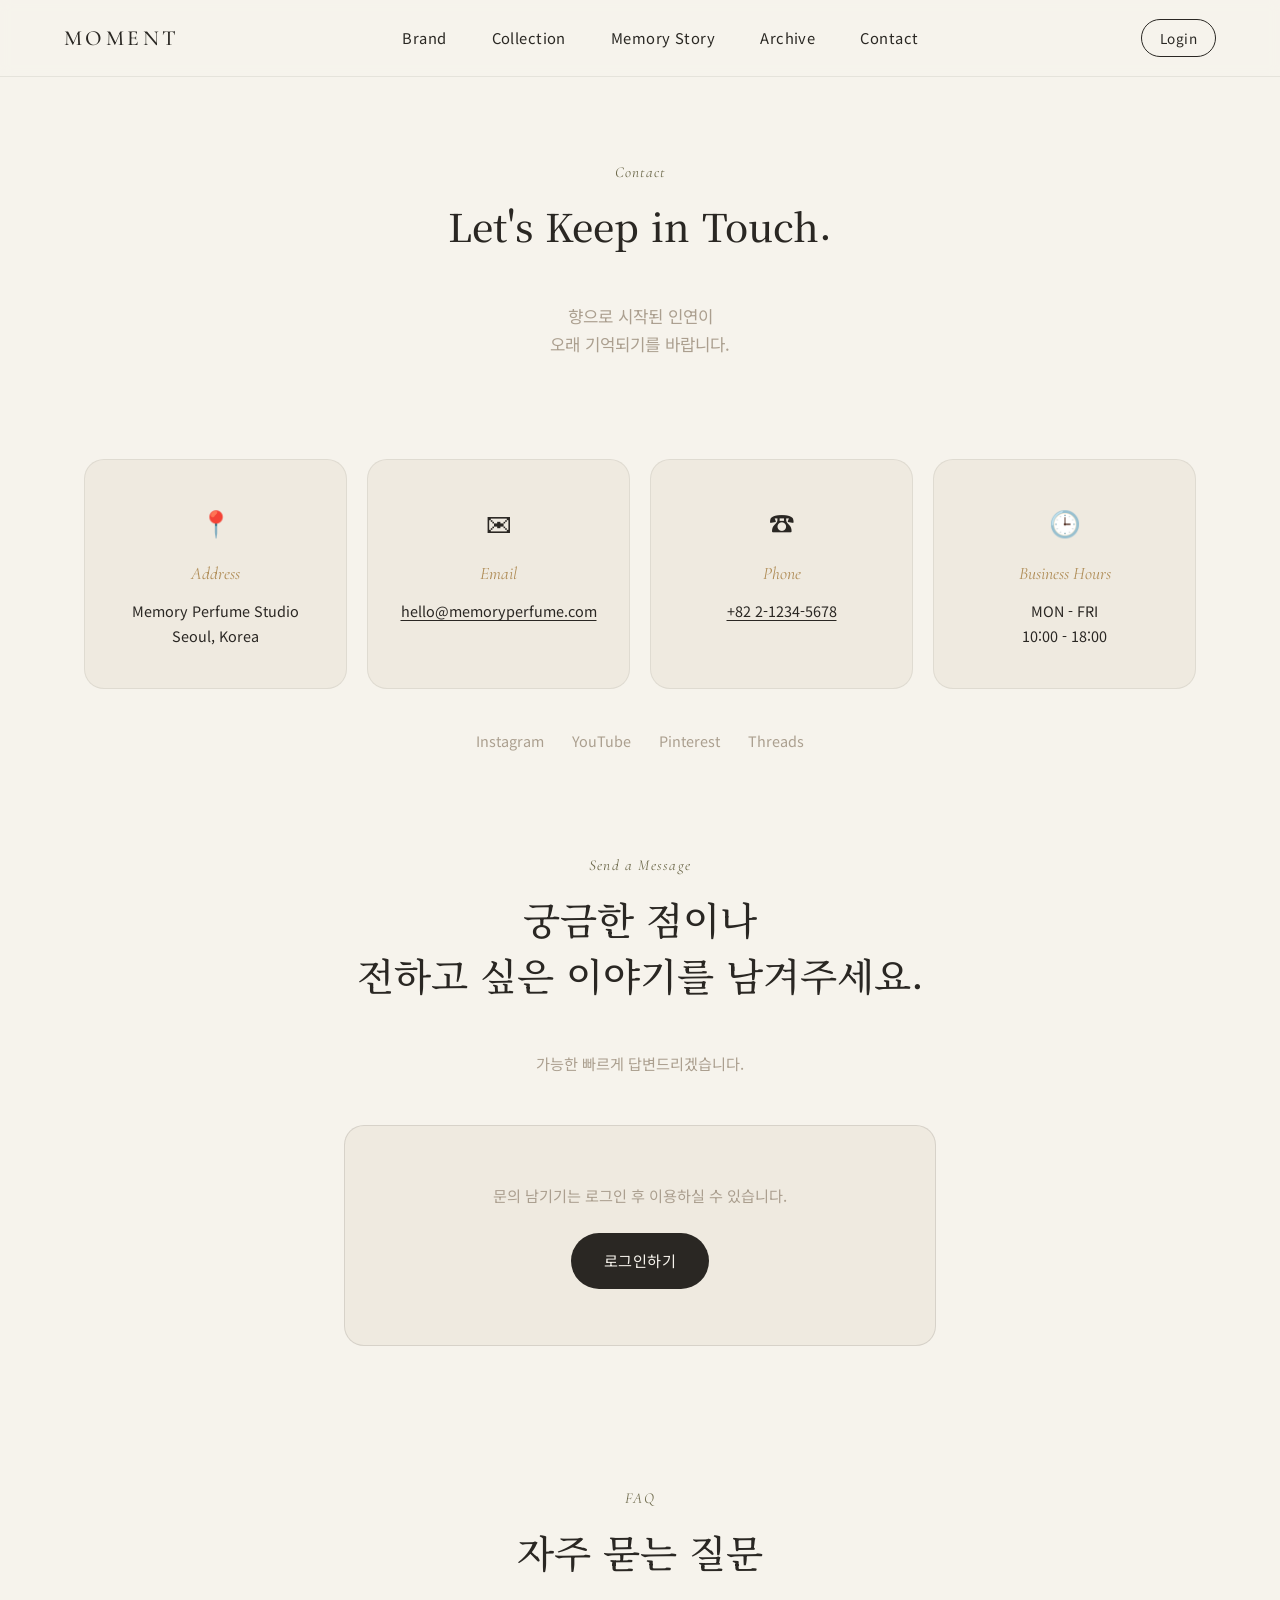
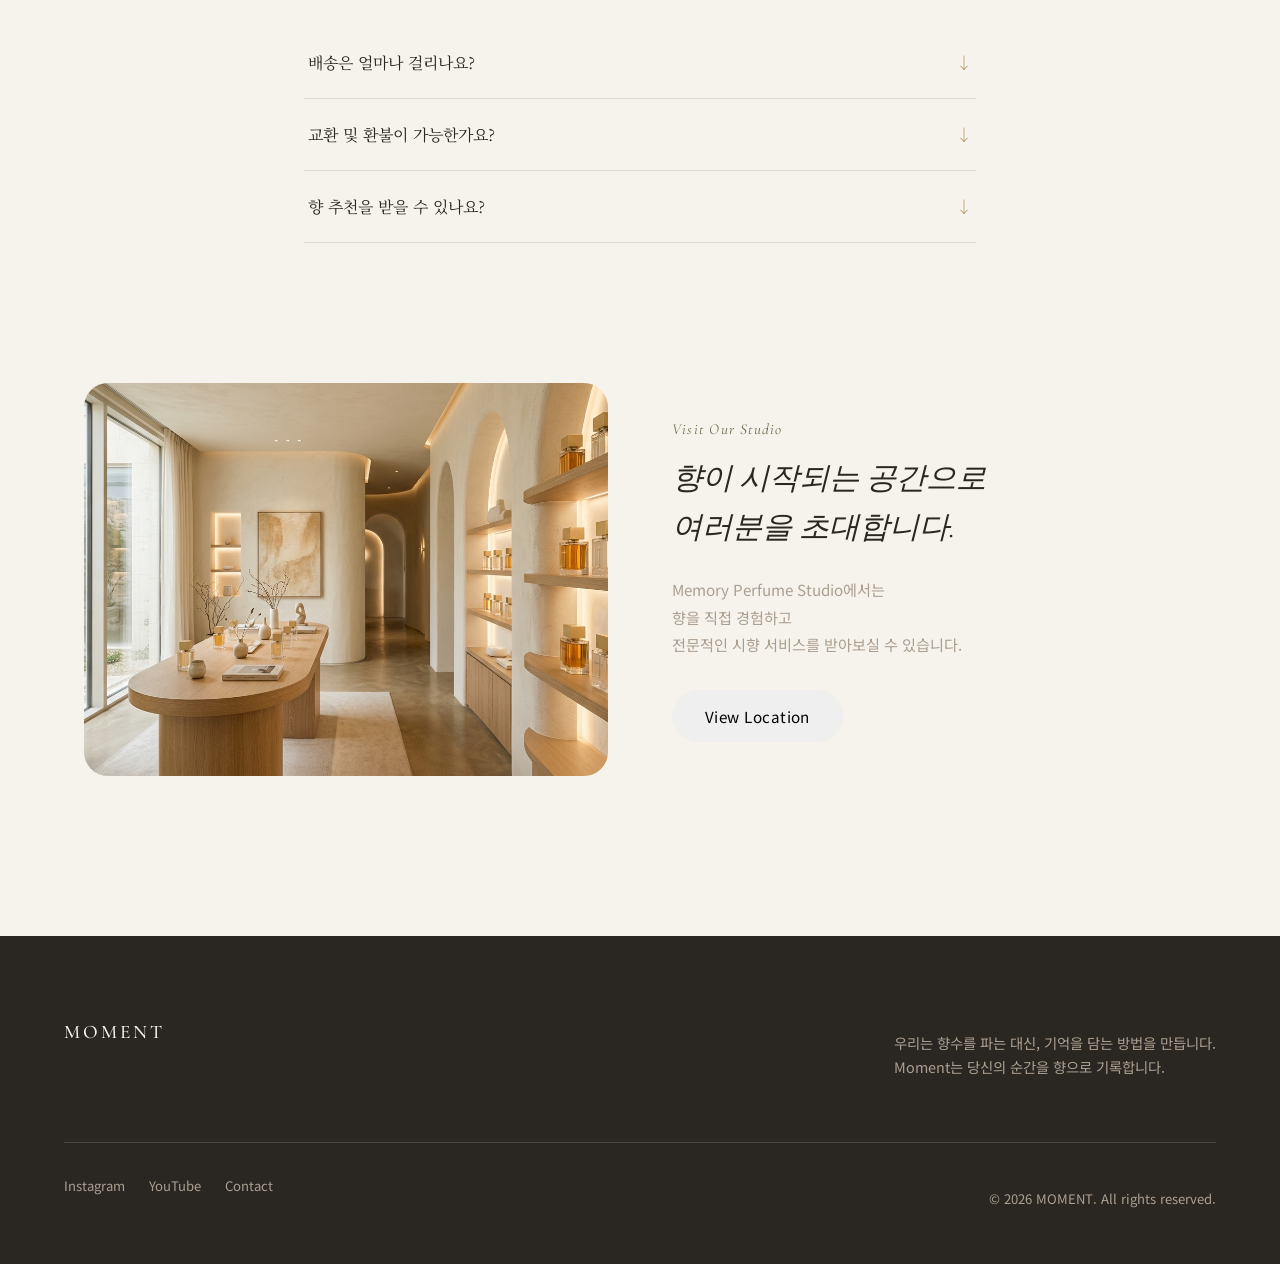
==== commit fa43bf21: "feat: Moment v1.4" ====
--- a/contact.html
+++ b/contact.html
@@ -29,7 +29,9 @@
          ============================================================ -->
     <header class="site-header is-scrolled" id="siteHeader">
       <div class="site-header__inner">
-        <a href="index.html" class="logo" aria-label="Moment 홈으로 이동">MOMENT</a>
+        <a href="index.html" class="logo" aria-label="Moment 홈으로 이동"
+          >MOMENT</a
+        >
 
         <nav class="main-nav" aria-label="주요 메뉴">
           <ul class="main-nav__list">
@@ -42,27 +44,72 @@
         </nav>
 
         <div class="utility-nav">
-          <a href="wishlist.html" class="icon-btn utility-nav__auth-only" aria-label="찜한 상품">
-            <svg viewBox="0 0 24 24" width="20" height="20" fill="none" stroke="currentColor" stroke-width="1.5">
-              <path d="M12 20s-7-4.35-9.5-8.8C.7 7.6 2 4 5.6 4c2 0 3.3 1 4.4 2.6C11.1 5 12.4 4 14.4 4 18 4 19.3 7.6 17.5 11.2 15 15.65 12 20 12 20Z" />
+          <a
+            href="wishlist.html"
+            class="icon-btn utility-nav__auth-only"
+            aria-label="찜한 상품"
+          >
+            <svg
+              viewBox="0 0 24 24"
+              width="20"
+              height="20"
+              fill="none"
+              stroke="currentColor"
+              stroke-width="1.5"
+            >
+              <path
+                d="M12 20s-7-4.35-9.5-8.8C.7 7.6 2 4 5.6 4c2 0 3.3 1 4.4 2.6C11.1 5 12.4 4 14.4 4 18 4 19.3 7.6 17.5 11.2 15 15.65 12 20 12 20Z"
+              />
             </svg>
           </a>
-          <a href="cart.html" class="icon-btn utility-nav__auth-only" aria-label="장바구니">
-            <svg viewBox="0 0 24 24" width="20" height="20" fill="none" stroke="currentColor" stroke-width="1.5">
-              <path d="M4 6h16l-1.5 10.5a2 2 0 0 1-2 1.5H7.5a2 2 0 0 1-2-1.5L4 6Z" />
+          <a
+            href="cart.html"
+            class="icon-btn utility-nav__auth-only"
+            aria-label="장바구니"
+          >
+            <svg
+              viewBox="0 0 24 24"
+              width="20"
+              height="20"
+              fill="none"
+              stroke="currentColor"
+              stroke-width="1.5"
+            >
+              <path
+                d="M4 6h16l-1.5 10.5a2 2 0 0 1-2 1.5H7.5a2 2 0 0 1-2-1.5L4 6Z"
+              />
               <path d="M8 6V5a4 4 0 1 1 8 0v1" />
             </svg>
           </a>
-          <a href="mypage.html" class="icon-btn utility-nav__auth-only" aria-label="마이페이지">
-            <svg viewBox="0 0 24 24" width="20" height="20" fill="none" stroke="currentColor" stroke-width="1.5">
+          <a
+            href="mypage.html"
+            class="icon-btn utility-nav__auth-only"
+            aria-label="마이페이지"
+          >
+            <svg
+              viewBox="0 0 24 24"
+              width="20"
+              height="20"
+              fill="none"
+              stroke="currentColor"
+              stroke-width="1.5"
+            >
               <circle cx="12" cy="8" r="3.4" />
               <path d="M4.5 20c1.2-4 4-6 7.5-6s6.3 2 7.5 6" />
             </svg>
           </a>
-          <button type="button" class="text-btn" id="authToggleBtn">Login</button>
+          <button type="button" class="text-btn" id="authToggleBtn">
+            Login
+          </button>
         </div>
 
-        <button type="button" class="menu-toggle" id="menuToggle" aria-label="메뉴 열기" aria-expanded="false">
+        <button
+          type="button"
+          class="menu-toggle"
+          id="menuToggle"
+          aria-label="메뉴 열기"
+          aria-expanded="false"
+        >
           <span></span><span></span><span></span>
         </button>
       </div>
@@ -98,7 +145,9 @@
             <span class="contact-info__icon" aria-hidden="true">✉</span>
             <span class="contact-info__label">Email</span>
             <p class="contact-info__text">
-              <a href="mailto:hello@memoryperfume.com">hello@memoryperfume.com</a>
+              <a href="mailto:hello@memoryperfume.com"
+                >hello@memoryperfume.com</a
+              >
             </p>
           </li>
           <li class="contact-info__card">
@@ -141,7 +190,9 @@
             궁금한 점이나<br />
             전하고 싶은 이야기를 남겨주세요.
           </h2>
-          <p class="contact-form-section__desc">가능한 빠르게 답변드리겠습니다.</p>
+          <p class="contact-form-section__desc">
+            가능한 빠르게 답변드리겠습니다.
+          </p>
         </div>
 
         <form class="contact-form auth-only" id="contactForm" novalidate hidden>
@@ -160,12 +211,24 @@
 
           <div class="form-field">
             <label for="contactName">Name</label>
-            <input type="text" id="contactName" name="name" autocomplete="name" required />
+            <input
+              type="text"
+              id="contactName"
+              name="name"
+              autocomplete="name"
+              required
+            />
           </div>
 
           <div class="form-field">
             <label for="contactEmail">Email</label>
-            <input type="email" id="contactEmail" name="email" autocomplete="email" required />
+            <input
+              type="email"
+              id="contactEmail"
+              name="email"
+              autocomplete="email"
+              required
+            />
           </div>
 
           <div class="form-field form-field--full">
@@ -175,18 +238,34 @@
 
           <div class="form-field form-field--full">
             <label for="contactMessage">Message</label>
-            <textarea id="contactMessage" name="message" rows="6" required></textarea>
+            <textarea
+              id="contactMessage"
+              name="message"
+              rows="6"
+              required
+            ></textarea>
           </div>
 
-          <p class="contact-form__error" id="contactFormError" role="alert" hidden></p>
-
-          <button type="submit" class="btn btn--dark contact-form__submit">Send Message</button>
+          <p
+            class="contact-form__error"
+            id="contactFormError"
+            role="alert"
+            hidden
+          ></p>
+
+          <button type="submit" class="btn btn--dark contact-form__submit">
+            Send Message
+          </button>
         </form>
 
         <!-- 비로그인 상태에서 폼 대신 노출되는 안내 블록 (js/main.js가 로그인 상태에 따라 전환) -->
         <div class="login-gate guest-only" id="contactLoginGate">
-          <p class="login-gate__desc">문의 남기기는 로그인 후 이용하실 수 있습니다.</p>
-          <a href="login.html" class="btn btn--dark login-gate__login-link">로그인하기</a>
+          <p class="login-gate__desc">
+            문의 남기기는 로그인 후 이용하실 수 있습니다.
+          </p>
+          <a href="login.html" class="btn btn--dark login-gate__login-link"
+            >로그인하기</a
+          >
         </div>
       </section>
 
@@ -199,40 +278,63 @@
 
         <ul class="faq-list" id="faqList">
           <li class="faq-item">
-            <button type="button" class="faq-item__question" aria-expanded="false" aria-controls="faqAnswer1">
+            <button
+              type="button"
+              class="faq-item__question"
+              aria-expanded="false"
+              aria-controls="faqAnswer1"
+            >
               <span>배송은 얼마나 걸리나요?</span>
               <span class="faq-item__icon" aria-hidden="true">↓</span>
             </button>
             <div class="faq-item__answer-wrap">
               <div class="faq-item__answer-inner">
-                <p class="faq-item__answer" id="faqAnswer1">평균 2~3일 소요됩니다.</p>
+                <p class="faq-item__answer" id="faqAnswer1">
+                  평균 2~3일 소요됩니다.
+                </p>
               </div>
             </div>
           </li>
 
           <li class="faq-item">
-            <button type="button" class="faq-item__question" aria-expanded="false" aria-controls="faqAnswer2">
+            <button
+              type="button"
+              class="faq-item__question"
+              aria-expanded="false"
+              aria-controls="faqAnswer2"
+            >
               <span>교환 및 환불이 가능한가요?</span>
               <span class="faq-item__icon" aria-hidden="true">↓</span>
             </button>
             <div class="faq-item__answer-wrap">
               <div class="faq-item__answer-inner">
-                <p class="faq-item__answer" id="faqAnswer2">미개봉 제품에 한하여 가능합니다.</p>
+                <p class="faq-item__answer" id="faqAnswer2">
+                  미개봉 제품에 한하여 가능합니다.
+                </p>
               </div>
             </div>
           </li>
 
           <li class="faq-item">
-            <button type="button" class="faq-item__question" aria-expanded="false" aria-controls="faqAnswer3">
+            <button
+              type="button"
+              class="faq-item__question"
+              aria-expanded="false"
+              aria-controls="faqAnswer3"
+            >
               <span>향 추천을 받을 수 있나요?</span>
               <span class="faq-item__icon" aria-hidden="true">↓</span>
             </button>
             <div class="faq-item__answer-wrap">
               <div class="faq-item__answer-inner">
                 <p class="faq-item__answer" id="faqAnswer3">
-                  Memory Finder를 이용하면 당신에게 어울리는 향을 추천받을 수 있습니다.
+                  Memory Finder를 이용하면 당신에게 어울리는 향을 추천받을 수
+                  있습니다.
                 </p>
-                <a href="memory-story.html" class="link-underline faq-item__link">
+                <a
+                  href="memory-story.html"
+                  class="link-underline faq-item__link"
+                >
                   Memory Finder 이용해보기 <span class="arrow">→</span>
                 </a>
               </div>
@@ -244,15 +346,17 @@
       <!-- ============================================================
            SECTION 5 : VISIT OUR STORE
            -------------------------------------------------------------
-           - 실제 지도 대신 쇼룸 이미지만 사용합니다.
-           - "View Location" 버튼을 누르면 같은 이미지를 더 크게 보여주는
-             라이트박스 모달(#storeImageModal)이 열립니다.
+           - 쇼룸 사진(#storeImage)을 클릭하면 그 사진 자체를 확대해서 보여줍니다.
+           - "View Location" 버튼을 누르면 실제 지도 대신, 지정해둔 위치
+             안내 이미지(js/contact.js의 LOCATION_IMAGE_SRC)를 보여줍니다.
+           - 두 경우 모두 같은 라이트박스 모달(#storeImageModal)을 재사용하되,
+             보여주는 이미지만 다르게 채워 넣습니다.
            ============================================================ -->
       <section class="visit-store">
         <div class="visit-store__media">
           <img
             id="storeImage"
-            src="images/contact/showroom.jpg"
+            src="images/contact/showroom.jpeg"
             alt="Memory Perfume Studio 쇼룸 내부, 감성적인 조명과 향수 진열대"
             loading="lazy"
           />
@@ -268,7 +372,9 @@
             향을 직접 경험하고<br />
             전문적인 시향 서비스를 받아보실 수 있습니다.
           </p>
-          <button type="button" class="btn btn--outline" id="viewLocationBtn">View Location</button>
+          <button type="button" class="btn btn--outline" id="viewLocationBtn">
+            View Location
+          </button>
         </div>
       </section>
     </main>
@@ -277,22 +383,62 @@
          문의 완료 모달 (Send a Message 성공 시)
          ============================================================ -->
     <div class="modal-overlay" id="contactModal" hidden>
-      <div class="modal contact-modal" role="dialog" aria-modal="true" aria-labelledby="contactModalTitle">
-        <button type="button" class="contact-modal__close" id="contactModalClose" aria-label="닫기">✕</button>
+      <div
+        class="modal contact-modal"
+        role="dialog"
+        aria-modal="true"
+        aria-labelledby="contactModalTitle"
+      >
+        <button
+          type="button"
+          class="contact-modal__close"
+          id="contactModalClose"
+          aria-label="닫기"
+        >
+          ✕
+        </button>
         <p class="contact-modal__icon" aria-hidden="true">✓</p>
         <h2 class="contact-modal__title" id="contactModalTitle">감사합니다.</h2>
         <p class="contact-modal__desc">문의가 정상적으로 접수되었습니다.</p>
-        <button type="button" class="btn btn--dark contact-modal__confirm" id="contactModalConfirm">확인</button>
+        <button
+          type="button"
+          class="btn btn--dark contact-modal__confirm"
+          id="contactModalConfirm"
+        >
+          확인
+        </button>
       </div>
     </div>
 
     <!-- ============================================================
-         쇼룸 이미지 라이트박스 모달 (View Location 클릭 시)
+         쇼룸 사진 확대 / 위치 안내 이미지 공용 라이트박스 모달
+         -------------------------------------------------------------
+         - 쇼룸 사진 클릭, "View Location" 버튼 클릭 두 가지 트리거가
+           이 모달 하나를 공유합니다.
+         - 아래 src/alt는 초기 기본값일 뿐이며, 실제로 어떤 이미지가
+           보이는지는 클릭한 트리거에 따라 js/contact.js가 매번
+           다시 채워 넣습니다.
          ============================================================ -->
     <div class="modal-overlay" id="storeImageModal" hidden>
-      <div class="modal store-image-modal" role="dialog" aria-modal="true" aria-label="쇼룸 이미지 크게 보기">
-        <button type="button" class="store-image-modal__close" id="storeImageModalClose" aria-label="닫기">✕</button>
-        <img id="storeImageModalImg" src="" alt="Memory Perfume Studio 쇼룸 이미지" />
+      <div
+        class="modal store-image-modal"
+        role="dialog"
+        aria-modal="true"
+        aria-label="이미지 크게 보기"
+      >
+        <button
+          type="button"
+          class="store-image-modal__close"
+          id="storeImageModalClose"
+          aria-label="닫기"
+        >
+          ✕
+        </button>
+        <img
+          id="storeImageModalImg"
+          src="images/contact/location-map.jpg"
+          alt="Memory Perfume Studio 위치 안내 이미지 (약도)"
+        />
       </div>
     </div>
 
@@ -314,7 +460,9 @@
           <a href="#" target="_blank" rel="noopener">YouTube</a>
           <a href="contact.html">Contact</a>
         </nav>
-        <p class="site-footer__copyright">© 2026 MOMENT. All rights reserved.</p>
+        <p class="site-footer__copyright">
+          © 2026 MOMENT. All rights reserved.
+        </p>
       </div>
     </footer>
 
--- a/css/style.css
+++ b/css/style.css
@@ -171,7 +171,8 @@
   border-radius: 999px;
   border: 1px solid transparent;
   cursor: pointer;
-  transition: background-color var(--duration-fast) var(--ease-default),
+  transition:
+    background-color var(--duration-fast) var(--ease-default),
     color var(--duration-fast) var(--ease-default),
     border-color var(--duration-fast) var(--ease-default);
 }
@@ -257,8 +258,20 @@
   display: flex;
   align-items: center;
   color: var(--color-ivory);
-  transition: background-color var(--duration-fast) var(--ease-default),
-    color var(--duration-fast) var(--ease-default);
+  transition:
+    background-color var(--duration-fast) var(--ease-default),
+    color var(--duration-fast) var(--ease-default),
+    opacity var(--duration-slow) var(--ease-default),
+    transform var(--duration-slow) var(--ease-default);
+}
+
+/* 홈 화면 진입 시 : 인트로 문구가 끝나기 전까지는 헤더도 살짝 위로 숨겨둡니다.
+   (인트로 오버레이 아래 깔려 있어 어차피 화면엔 안 보이던 상태라 깜빡임 없이 적용됩니다)
+   → JS(initIntroSequence)가 영상 재생 시점에 맞춰 이 클래스를 제거하면
+     헤더가 위에서 살짝 내려오며 페이드인됩니다. */
+.site-header.header--pre-reveal {
+  opacity: 0;
+  transform: translateY(-14px);
 }
 
 /* 스크롤 시 인트로/영상 위가 아닐 때는 아이보리 배경으로 전환 */
@@ -271,7 +284,7 @@
 
 .site-header__inner {
   width: 100%;
-  max-width: var(--container-max);
+  /* max-width: var(--container-max); */
   margin: 0 auto;
   padding: 0 var(--gutter);
   display: flex;
@@ -289,7 +302,7 @@
 
 .main-nav__list {
   display: flex;
-  gap: 36px;
+  gap: 45px;
 }
 
 .main-nav__list a {
@@ -338,7 +351,8 @@
   font-size: 0.85rem;
   letter-spacing: 0.03em;
   cursor: pointer;
-  transition: background-color var(--duration-fast) var(--ease-default),
+  transition:
+    background-color var(--duration-fast) var(--ease-default),
     color var(--duration-fast) var(--ease-default);
 }
 
@@ -404,7 +418,11 @@
 .hero__scrim {
   position: absolute;
   inset: 0;
-  background: linear-gradient(180deg, rgba(11, 11, 10, 0.15) 0%, rgba(11, 11, 10, 0.55) 100%);
+  background: linear-gradient(
+    180deg,
+    rgba(11, 11, 10, 0.15) 0%,
+    rgba(11, 11, 10, 0.55) 100%
+  );
 }
 
 .hero__content {
@@ -412,6 +430,29 @@
   z-index: 2;
   padding-bottom: 96px;
   text-align: center;
+}
+
+/* 히어로 캡션 : 인트로 문구 중 하나("오늘의 기억은, 내일의 향기가 됩니다")가
+   자리를 옮겨온 것입니다. 인트로가 끝나 영상이 재생되기 시작하는 순간
+   JS(initIntroSequence)가 is-visible 클래스를 붙이면 아래에서 살짝 떠오르며
+   페이드인 됩니다. */
+.hero__caption {
+  font-family: var(--font-display);
+  font-weight: 400;
+  font-size: clamp(1.6rem, 4vw, 2.6rem);
+  line-height: 1.5;
+  color: var(--color-ivory);
+  margin: 0 0 28px;
+  opacity: 0;
+  transform: translateY(14px);
+  transition:
+    opacity var(--duration-slow) var(--ease-default),
+    transform var(--duration-slow) var(--ease-default);
+}
+
+.hero__caption.is-visible {
+  opacity: 1;
+  transform: translateY(0);
 }
 
 /* ==========================================================================
@@ -470,7 +511,9 @@
 .perfume-card {
   position: relative;
   aspect-ratio: 3 / 4;
-  background-color: var(--color-ivory-dim); /* 이미지 로드 전/실패 시 대비용 배경 */
+  background-color: var(
+    --color-ivory-dim
+  ); /* 이미지 로드 전/실패 시 대비용 배경 */
   background-size: cover;
   background-position: center;
   overflow: hidden;
@@ -554,7 +597,8 @@
   max-height: 0;
   opacity: 0;
   overflow: hidden;
-  transition: max-height var(--duration-fast) var(--ease-default),
+  transition:
+    max-height var(--duration-fast) var(--ease-default),
     opacity var(--duration-fast) var(--ease-default);
 }
 
@@ -578,7 +622,8 @@
   max-height: 0;
   opacity: 0;
   overflow: hidden;
-  transition: max-height var(--duration-fast) var(--ease-default),
+  transition:
+    max-height var(--duration-fast) var(--ease-default),
     opacity var(--duration-fast) var(--ease-default);
 }
 
@@ -665,7 +710,8 @@
   border: 1px solid var(--color-olive);
   border-radius: 999px;
   font-size: 0.9rem;
-  transition: background-color var(--duration-fast) var(--ease-default),
+  transition:
+    background-color var(--duration-fast) var(--ease-default),
     color var(--duration-fast) var(--ease-default);
 }
 
--- a/css/contact.css
+++ b/css/contact.css
@@ -298,7 +298,7 @@
 
 .visit-store__media img {
   width: 100%;
-  aspect-ratio: 4 / 5;
+  aspect-ratio: 4 / 3;
   object-fit: cover;
   border-radius: 24px;
   cursor: pointer;
